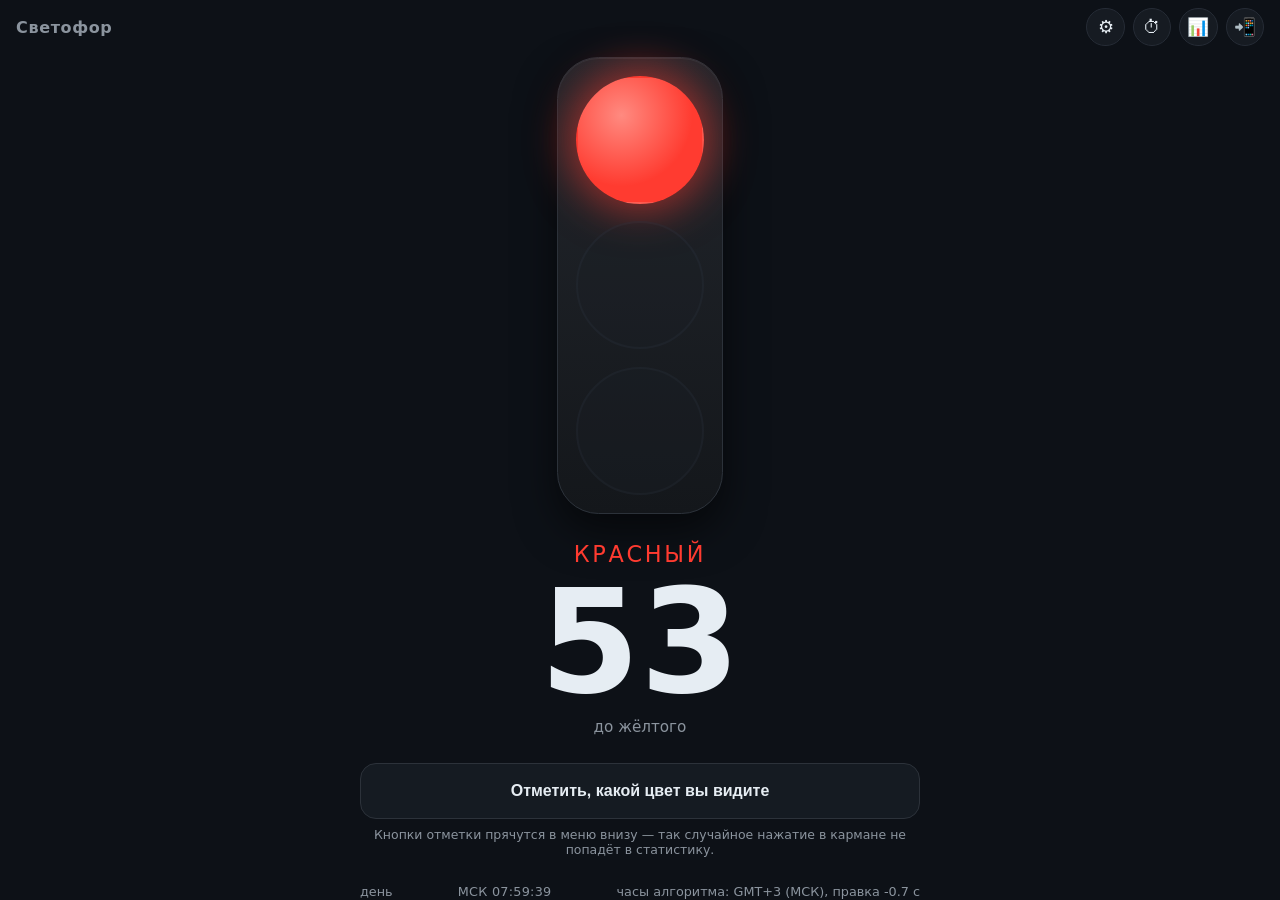
==== public/index.html @ 3f4bbc24 "Первый коммит: PWA «Светофор» с калибровкой по пяти светофорам Дневной и ночной циклы по московскому" ====
<!DOCTYPE html>
<html lang="ru">
<head>
  <meta charset="utf-8">
  <title>Светофор</title>
  <meta name="viewport" content="width=device-width, initial-scale=1, viewport-fit=cover">
  <meta name="description" content="Светофор с обратным отсчётом по московскому времени: дневной и ночной цикл, момент включения красного, настройка цикла по нажатиям у настоящего светофора и сбор статистики рассогласований.">
  <meta name="theme-color" content="#0d1117">
  <meta name="mobile-web-app-capable" content="yes">
  <meta name="apple-mobile-web-app-capable" content="yes">
  <meta name="apple-mobile-web-app-status-bar-style" content="black-translucent">
  <meta name="apple-mobile-web-app-title" content="Светофор">
  <!-- Ключ приёмника отметок. Совпадает с FEEDBACK_KEY на сервере; если ключ не
       задан, строку можно убрать. -->
  <meta name="feedback-key" content="">
  <link rel="manifest" href="manifest.webmanifest">
  <link rel="icon" type="image/svg+xml" href="assets/icons/icon.svg">
  <link rel="apple-touch-icon" href="assets/icons/apple-touch-icon.png">
  <link rel="stylesheet" href="css/style.css">
</head>
<body>
  <header class="topbar">
    <span class="brand">Светофор</span>
    <nav class="topnav">
      <button type="button" class="iconbtn" id="openSettings" title="Длительности цикла — по паролю владельца" aria-label="Настройки">⚙</button>
      <button type="button" class="iconbtn" id="openCalib" title="Калибровка по нажатиям — по паролю владельца" aria-label="Калибровка по нажатиям">⏱</button>
      <button type="button" class="iconbtn" id="openStats" title="Статистика и подстройка" aria-label="Статистика">📊</button>
      <a class="iconbtn" href="add-to-home.html" title="Добавить на главный экран">📲</a>
    </nav>
  </header>

  <main class="stage">
    <div class="light" id="light" role="img" aria-label="Красный сигнал">
      <span class="lamp" data-phase="red" aria-hidden="true"></span>
      <span class="lamp" data-phase="yellow" aria-hidden="true"></span>
      <span class="lamp" data-phase="green" aria-hidden="true"></span>
    </div>

    <section class="readout">
      <div class="phase-name" id="phaseName">Красный</div>
      <div class="timer" id="timer">120</div>
      <div class="hint" id="hint">до жёлтого</div>
    </section>

    <section class="answers" aria-label="Отметьте фактический цвет">
      <button type="button" class="mark" id="openAnswers">
        Отметить, какой цвет вы видите
      </button>
      <p class="answers-note">Кнопки отметки прячутся в меню внизу — так случайное нажатие в кармане не попадёт в статистику.</p>
    </section>

    <p class="calib-live" id="calibLive" hidden></p>

    <footer class="footnote">
      <span id="profileInfo">день</span>
      <span id="clockState" class="clock">МСК --:--:--</span>
      <span id="syncState">часы алгоритма: GMT+3 (МСК)</span>
    </footer>
  </main>

  <div class="scrim" id="scrim" hidden></div>

  <section class="panel" id="answers" hidden aria-label="Отметьте фактический цвет">
    <div class="panel-head">
      <h2>Какой цвет вы видите на самом светофоре?</h2>
      <button type="button" class="iconbtn" id="closeAnswers" aria-label="Закрыть">✕</button>
    </div>
    <div class="answer-row">
      <button type="button" class="answer answer-red" data-answer="red">Красный</button>
      <button type="button" class="answer answer-green" data-answer="green">Зелёный</button>
    </div>
    <p class="feedback" id="feedback" role="status" aria-live="polite"></p>
  </section>

  <section class="panel" id="owner" hidden aria-label="Доступ к настройкам">
    <div class="panel-head">
      <h2>Пароль владельца</h2>
      <button type="button" class="iconbtn" id="closeOwner" aria-label="Закрыть">✕</button>
    </div>
    <div class="panel-body">
      <p>Длительности фаз и ночной режим закрыты паролем: одна правка меняет цикл
        сразу на всех телефонах. На сервере хранится только проверка пароля —
        <code>server/config/admin.password</code> содержит его свёрток, сам пароль
        знает владелец (или его задаёт переменная окружения <code>ADMIN_PASSWORD</code>).</p>
      <label class="field field-wide">
        <span>Пароль</span>
        <input type="password" id="ownerPasswordInput" autocomplete="off" autocapitalize="off"
          spellcheck="false" placeholder="пароль владельца">
      </label>
      <p class="muted small">Пароль сохранится только в этом браузере: дальше «⚙» и «⏱» открываются
        одним нажатием, вводить его заново не нужно. На других устройствах настройки остаются закрытыми.
        Без пароля расписание правят по FTP в <code>server/config/settings.json</code> — страница подхватит правку сама.</p>
      <p class="feedback" id="ownerState" role="status" aria-live="polite"></p>
    </div>
    <div class="panel-actions">
      <button type="button" class="primary" id="unlockOwner">Разблокировать</button>
    </div>
  </section>

  <section class="panel" id="stats" hidden>
    <div class="panel-head">
      <h2>Статистика и подстройка</h2>
      <button type="button" class="iconbtn" id="closeStats" aria-label="Закрыть">✕</button>
    </div>
    <div class="panel-body" id="statsBody"></div>
    <div class="panel-actions">
      <button type="button" class="ghost" id="exportCsv">Мои отметки (CSV)</button>
      <button type="button" class="ghost" id="exportServer" hidden>Таблица сервера (CSV)</button>
      <button type="button" class="ghost" id="reloadSummary">Обновить сводку</button>
      <button type="button" class="danger" id="clearData">Очистить мои данные</button>
    </div>
  </section>

  <section class="panel" id="settings" hidden>
    <div class="panel-head">
      <h2>Настройки цикла</h2>
      <button type="button" class="iconbtn" id="closeSettings" aria-label="Закрыть">✕</button>
    </div>
    <div class="panel-body">
      <p class="scope" id="configScope"></p>
      <form id="settingsForm">
        <h3>Дневной цикл, секунд</h3>
        <div class="field-row">
          <label class="field"><span>Красный</span><input type="number" min="1" max="3600" step="1" name="dayRed" inputmode="numeric"></label>
          <label class="field"><span>Жёлтый</span><input type="number" min="1" max="60" step="1" name="dayYellow" inputmode="numeric"></label>
          <label class="field"><span>Зелёный</span><input type="number" min="1" max="3600" step="1" name="dayGreen" inputmode="numeric"></label>
        </div>
        <div class="field-row">
          <label class="field field-wide"><span>Красный включается в, МСК</span>
            <input type="text" name="dayPhaseStart" inputmode="numeric" autocomplete="off"
              pattern="\d{1,2}:\d{2}(:\d{2})?" placeholder="чч:мм:сс">
          </label>
        </div>
        <p class="muted small">Момент, когда по расписанию загорается красный. Цикл непрерывен:
          жёлтый идёт через красный, зелёный — через красный и жёлтый, следующий красный — через весь цикл.</p>

        <h3 class="switch-row">
          <label class="switch"><input type="checkbox" name="nightEnabled"><span>Ночной режим</span></label>
        </h3>
        <div class="field-row">
          <label class="field"><span>Начало, МСК</span><input type="time" name="nightStart"></label>
          <label class="field"><span>Конец, МСК</span><input type="time" name="nightEnd"></label>
        </div>
        <div class="field-row">
          <label class="field field-wide"><span>Ночью</span>
            <select name="nightMode">
              <option value="flashing">Мигающий жёлтый</option>
              <option value="cycle">Отдельный цикл</option>
            </select>
          </label>
        </div>
        <div class="field-row" id="nightCycleFields" hidden>
          <label class="field"><span>Красный</span><input type="number" min="1" max="3600" step="1" name="nightRed" inputmode="numeric"></label>
          <label class="field"><span>Жёлтый</span><input type="number" min="1" max="60" step="1" name="nightYellow" inputmode="numeric"></label>
          <label class="field"><span>Зелёный</span><input type="number" min="1" max="3600" step="1" name="nightGreen" inputmode="numeric"></label>
        </div>
        <div class="field-row" id="nightPhaseField" hidden>
          <label class="field"><span>Красный включается в, МСК</span>
            <input type="text" name="nightPhaseStart" inputmode="numeric" autocomplete="off"
              pattern="\d{1,2}:\d{2}(:\d{2})?" placeholder="чч:мм:сс">
          </label>
        </div>

        <p class="muted small">Время — московское (GMT+3), на любом телефоне. Без якоря дневной цикл
          стартует с красного сразу после ночного окна (а если ночи нет — в полночь), ночной — в начало
          ночного окна; свой «Красный включается в» переключает это на конкретный момент. Отметки
          наблюдателей при правке не перезаписываются: они привязаны к своему моменту времени.</p>
      </form>
    </div>
    <div class="panel-actions">
      <button type="button" class="primary" id="applySettings">Сохранить на сервере</button>
      <button type="button" class="ghost" id="startCalib" hidden>Настроить по нажатиям</button>
      <button type="button" class="ghost" id="resetSettings">Исходные 120 / 3 / 25</button>
      <button type="button" class="ghost" id="lockOwner" hidden>Закрыть доступ в этом браузере</button>
    </div>
  </section>

  <section class="panel" id="calib" hidden aria-label="Калибровка цикла по нажатиям">
    <div class="panel-head">
      <h2>Настройка циклов по нажатиям</h2>
      <button type="button" class="iconbtn" id="closeCalib" aria-label="Закрыть">✕</button>
    </div>
    <div class="panel-body">
      <p class="scope" id="calibScope"></p>
      <p>Встаньте у настоящего светофора. На экране пять светофоров — по одному на цикл:
        нажимайте ту лампу, которая включилась, время по МСК запишется рядом с ней.
        После пятого зелёного один лишний красный замыкает пятый цикл.</p>
      <div class="calib-targets" id="calibTargets" role="group" aria-label="Какой цикл настраиваем">
        <button type="button" class="calib-target" data-target="day" aria-pressed="false">
          Дневной<small>0 меток</small></button>
        <button type="button" class="calib-target" data-target="night" aria-pressed="false">
          Ночной<small>0 меток</small></button>
      </div>
      <p class="calib-next" id="calibNext">Первое нажатие — включился красный</p>
      <div class="calib-lights" id="calibLights" aria-label="Пять светофоров для пяти циклов"></div>
      <p class="muted small">Меню можно свернуть (✕ или тап по фону) и нажимать прямо по
        сигналу на экране: он засчитает тот цвет, который страница ждёт следующим.
        Экран во время настройки повторяет ваши нажатия, а не старое расписание;
        «Отменить последнее» убирает промах.</p>
      <div class="calib-log" id="calibLog"></div>
      <div class="calib-preview" id="calibPreview"></div>
    </div>
    <div class="panel-actions">
      <button type="button" class="primary" id="finishCalib" disabled>Закончить и сохранить</button>
      <button type="button" class="ghost" id="undoCalib" disabled>Отменить последнее</button>
      <button type="button" class="ghost" id="restartCalib" disabled>Начать заново</button>
      <button type="button" class="ghost" id="cancelCalib">Прервать настройку</button>
    </div>
  </section>

  <script src="js/schedule.js" defer></script>
  <script src="js/feedback.js" defer></script>
  <script src="js/app.js" defer></script>
</body>
</html>
---- public/css/style.css ----
:root {
  --bg: #0d1117;
  --panel: #161b22;
  --text: #e6edf3;
  --muted: #8b949e;
  --red: #ff3b30;
  --yellow: #ffcc00;
  --green: #34c759;
  --safe-top: env(safe-area-inset-top, 0px);
  --safe-bottom: env(safe-area-inset-bottom, 0px);
}

* { box-sizing: border-box; }

html, body {
  margin: 0;
  height: 100%;
  background: var(--bg);
  color: var(--text);
  font-family: system-ui, -apple-system, "Segoe UI", Roboto, sans-serif;
  -webkit-text-size-adjust: 100%;
}

body { overflow: hidden; }

.topbar {
  position: fixed;
  inset: 0 0 auto 0;
  display: flex;
  align-items: center;
  justify-content: space-between;
  padding: calc(var(--safe-top) + .5rem) 1rem .5rem;
  z-index: 5;
}

.brand { font-weight: 600; letter-spacing: .04em; color: var(--muted); }
.topnav { display: flex; gap: .5rem; }

.iconbtn {
  display: grid;
  place-items: center;
  width: 2.4rem;
  height: 2.4rem;
  border-radius: 50%;
  border: 1px solid #262c36;
  background: var(--panel);
  color: var(--text);
  font-size: 1.1rem;
  text-decoration: none;
  cursor: pointer;
  -webkit-tap-highlight-color: transparent;
}

.stage {
  height: 100%;
  display: flex;
  flex-direction: column;
  align-items: center;
  justify-content: center;
  gap: clamp(1rem, 3vh, 2rem);
  padding: 4.5rem 1rem calc(var(--safe-bottom) + 1rem);
}

/* ---- сам светофор ---- */

.light {
  display: flex;
  flex-direction: column;
  gap: clamp(.6rem, 2vh, 1.1rem);
  padding: clamp(.7rem, 2vh, 1.2rem);
  border-radius: clamp(1.6rem, 5vh, 2.6rem);
  background: linear-gradient(#22262c, #14171b);
  border: 1px solid #2c323a;
  box-shadow: 0 18px 40px rgba(0, 0, 0, .55), inset 0 1px 0 rgba(255, 255, 255, .06);
}

.lamp {
  --size: clamp(64px, 16vh, 128px);
  width: var(--size);
  height: var(--size);
  border-radius: 50%;
  background: #1b2027;
  border: 2px solid #2b3340;
  opacity: .3;
  transition: opacity .18s ease, box-shadow .18s ease, background .18s ease;
}

body.is-red .lamp[data-phase="red"],
body.is-yellow .lamp[data-phase="yellow"],
body.is-green .lamp[data-phase="green"] {
  opacity: 1;
  border-color: transparent;
}

body.is-red .lamp[data-phase="red"] {
  background: radial-gradient(circle at 35% 30%, #ff8a80, var(--red) 60%);
  box-shadow: 0 0 40px 8px rgba(255, 59, 48, .55);
}

body.is-yellow .lamp[data-phase="yellow"] {
  background: radial-gradient(circle at 35% 30%, #ffe680, var(--yellow) 60%);
  box-shadow: 0 0 40px 8px rgba(255, 204, 0, .5);
}

body.is-green .lamp[data-phase="green"] {
  background: radial-gradient(circle at 35% 30%, #86efac, var(--green) 60%);
  box-shadow: 0 0 40px 8px rgba(52, 199, 89, .5);
}

/* ---- отсчёт ---- */

.readout { text-align: center; }

.phase-name {
  font-size: clamp(1rem, 3.2vh, 1.4rem);
  letter-spacing: .12em;
  text-transform: uppercase;
  color: var(--muted);
}

body.is-red .phase-name { color: var(--red); }
body.is-yellow .phase-name { color: var(--yellow); }
body.is-green .phase-name { color: var(--green); }

.timer {
  font-size: clamp(4rem, 18vh, 9rem);
  font-weight: 700;
  font-variant-numeric: tabular-nums;
  line-height: 1.05;
}

.timer.warn { color: var(--yellow); }
.timer.critical { color: var(--red); animation: pulse 1s ease-in-out infinite; }

@keyframes pulse {
  50% { opacity: .45; }
}

.hint { color: var(--muted); font-size: .95rem; }

/* ---- кнопка отметки и её нижнее меню ---- */

.answers { width: min(560px, 100%); text-align: center; }

.mark {
  width: 100%;
  min-height: 56px;
  padding: .7rem 1rem;
  border: 1px solid #2c323a;
  border-radius: 16px;
  background: #151b22;
  color: var(--text);
  font-size: 1rem;
  font-weight: 600;
  cursor: pointer;
  -webkit-tap-highlight-color: transparent;
  transition: transform .08s ease, background .15s ease;
}

.mark:active { transform: scale(.99); background: #1b222b; }

.answers-note {
  margin: .5rem 0 0;
  font-size: .78rem;
  color: var(--muted);
}

#answers .answer-row { margin-top: .25rem; }

.scrim {
  position: fixed;
  inset: 0;
  background: rgba(3, 6, 10, .62);
  backdrop-filter: blur(1px);
  z-index: 9;
}

.scrim[hidden] { display: none; }

.answer-row { display: flex; gap: .75rem; }

.answer {
  flex: 1;
  min-height: 64px;
  font-size: 1.15rem;
  font-weight: 600;
  color: #fff;
  border: 0;
  border-radius: 16px;
  cursor: pointer;
  -webkit-tap-highlight-color: transparent;
  transition: transform .08s ease, filter .15s ease;
}

.answer:active { transform: scale(.97); }
.answer-red { background: linear-gradient(#ff5a50, #d81f14); }
.answer-green { background: linear-gradient(#4ad06e, #1e9440); }
.answer-yellow { background: linear-gradient(#ffd34e, #d99a12); color: #2b2105; }
.answer[disabled] { filter: grayscale(.7) brightness(.6); cursor: default; }

/* ---- калибровка по нажатиям ---- */

.light.is-tappable { cursor: pointer; -webkit-tap-highlight-color: transparent; }
.light.is-tappable:active { transform: scale(.99); }

.calib-live {
  margin: 0;
  padding: .4rem .8rem;
  border-radius: 999px;
  border: 1px solid #d99a12;
  background: #241c07;
  color: #ffd34e;
  font-size: .85rem;
  font-weight: 600;
  text-align: center;
}

.calib-live[hidden] { display: none; }

.calib-next {
  margin: .25rem 0 .6rem;
  padding: .55rem .75rem;
  border-radius: 12px;
  background: #1b2027;
  border: 1px solid #2c323a;
  font-size: 1rem;
  font-weight: 600;
}

.calib-log { margin-top: .75rem; font-size: .82rem; color: var(--muted); }
.calib-log .cycle-row { display: flex; justify-content: space-between; gap: .75rem; padding: .14rem 0; }
.calib-log .cycle-row b { color: var(--text); font-weight: 600; font-variant-numeric: tabular-nums; }
.calib-log .cycle-head { padding-bottom: .25rem; border-bottom: 1px solid #22282f; }
.calib-log .cycle-head b { color: var(--muted); font-weight: 400; font-size: .75rem; }

/* Пять светофоров-циклов: лампа — кнопка, под ней время нажатия по МСК */

.calib-targets { display: flex; gap: .4rem; margin: 0 0 .6rem; }

.calib-target {
  flex: 1;
  padding: .4rem .5rem;
  border: 1px solid #2c323a;
  border-radius: 10px;
  background: #11161c;
  color: var(--muted);
  font-size: .9rem;
  font-weight: 600;
  text-align: left;
  cursor: pointer;
  -webkit-tap-highlight-color: transparent;
}

.calib-target small { display: block; font-size: .72rem; font-weight: 400; }
.calib-target.is-active { border-color: #2f81f7; background: #10202b; color: var(--text); }

.calib-lights { display: flex; gap: .3rem; }

.calib-light {
  flex: 1;
  min-width: 0;
  display: flex;
  flex-direction: column;
  align-items: center;
  gap: .15rem;
  padding: .35rem .15rem;
  border: 1px solid #262c36;
  border-radius: 12px;
  background: #10151b;
}

.calib-light.is-full { border-color: #2a5c37; }

.calib-light-no { font-size: .7rem; color: var(--muted); font-variant-numeric: tabular-nums; }

.mini-lamp {
  width: 100%;
  display: flex;
  flex-direction: column;
  align-items: center;
  gap: .05rem;
  padding: .1rem 0;
  border: 0;
  border-radius: 8px;
  background: transparent;
  cursor: pointer;
  -webkit-tap-highlight-color: transparent;
}

.mini-lamp .dot {
  width: 24px;
  height: 24px;
  border-radius: 50%;
  background: #1b2027;
  border: 2px solid #2b3340;
  opacity: .5;
  transition: opacity .15s ease, box-shadow .15s ease, background .15s ease;
}

.mini-lamp .time {
  font-size: .6rem;
  line-height: 1.15;
  color: var(--muted);
  font-variant-numeric: tabular-nums;
}

.mini-lamp.is-filled .time { color: var(--text); }
.mini-lamp.is-filled .dot { opacity: 1; border-color: transparent; }
.mini-lamp.mini-red.is-filled .dot { background: radial-gradient(circle at 35% 30%, #ff8a80, var(--red) 60%); }
.mini-lamp.mini-yellow.is-filled .dot { background: radial-gradient(circle at 35% 30%, #ffe680, var(--yellow) 60%); }
.mini-lamp.mini-green.is-filled .dot { background: radial-gradient(circle at 35% 30%, #86efac, var(--green) 60%); }

.mini-lamp.is-next .dot {
  outline: 2px solid var(--yellow);
  outline-offset: 2px;
  animation: pulse 1.2s ease-in-out infinite;
}

@media (hover: hover) { .mini-lamp:hover .dot { opacity: .85; } }

.calib-preview {
  margin-top: .6rem;
  padding: .6rem .75rem;
  border-radius: 12px;
  border-left: 3px solid var(--green);
  background: #171c22;
  font-size: .95rem;
}

.calib-preview.empty { border-left-color: #2c323a; color: var(--muted); }

.feedback {
  min-height: 1.3rem;
  margin: .6rem 0 0;
  font-size: .9rem;
  color: var(--muted);
}

.feedback.match { color: var(--green); }
.feedback.mismatch { color: var(--yellow); }

.footnote {
  display: flex;
  flex-wrap: wrap;
  gap: .35rem 1rem;
  justify-content: space-between;
  width: min(560px, 100%);
  font-size: .8rem;
  color: var(--muted);
}

/* московские часы алгоритма: цифры не должны «плясать» между секундами */
.footnote .clock {
  font-variant-numeric: tabular-nums;
  letter-spacing: .02em;
}

/* ---- панель статистики ---- */

.panel {
  position: fixed;
  inset: auto 0 0 0;
  max-height: 82vh;
  display: flex;
  flex-direction: column;
  background: var(--panel);
  border-top: 1px solid #2c323a;
  border-radius: 20px 20px 0 0;
  padding: 1rem 1rem calc(var(--safe-bottom) + 1rem);
  box-shadow: 0 -20px 50px rgba(0, 0, 0, .55);
  z-index: 10;
  overflow: hidden;
  animation: sheet-up .18s ease-out;
}

@keyframes sheet-up {
  from { transform: translateY(24px); opacity: 0; }
  to { transform: translateY(0); opacity: 1; }
}

.scope {
  margin: 0 0 .75rem;
  padding: .55rem .7rem;
  border-left: 3px solid #2f81f7;
  border-radius: 0 10px 10px 0;
  background: #11161c;
  font-size: .8rem;
  color: var(--text);
}

.scope.warn { border-left-color: var(--yellow); }

.panel[hidden] { display: none; }

.panel-head {
  display: flex;
  align-items: center;
  justify-content: space-between;
  margin-bottom: .5rem;
}

.panel-head h2 { margin: 0; font-size: 1.05rem; }

.panel-body {
  overflow-y: auto;
  -webkit-overflow-scrolling: touch;
  font-size: .9rem;
}

.panel-body h3 {
  margin: 1rem 0 .4rem;
  font-size: .85rem;
  text-transform: uppercase;
  letter-spacing: .08em;
  color: var(--muted);
}

.panel-body p { margin: .35rem 0; color: var(--muted); }

table { width: 100%; border-collapse: collapse; font-variant-numeric: tabular-nums; }

th, td {
  padding: .35rem .4rem;
  text-align: right;
  border-bottom: 1px solid #22282f;
}

th:first-child, td:first-child { text-align: left; }
th { color: var(--muted); font-weight: 500; font-size: .8rem; }

.suggestion {
  display: flex;
  align-items: center;
  justify-content: space-between;
  gap: .6rem;
  padding: .6rem;
  margin: .4rem 0;
  border: 1px solid #2c323a;
  border-radius: 12px;
  background: #11161c;
}

.suggestion strong { color: var(--text); }

button.apply {
  padding: .4rem .7rem;
  border: 0;
  border-radius: 9px;
  background: var(--green);
  color: #04150a;
  font-weight: 600;
  cursor: pointer;
}

button.apply.applied { background: #2c323a; color: var(--muted); }

.panel-actions {
  display: flex;
  gap: .5rem;
  flex-wrap: wrap;
  margin-top: .8rem;
}

.ghost, .danger {
  flex: 1;
  min-width: 120px;
  padding: .6rem .7rem;
  border-radius: 10px;
  border: 1px solid #2c323a;
  background: #11161c;
  color: var(--text);
  font-size: .85rem;
  cursor: pointer;
}

.danger { border-color: #6e2b25; color: #ff9a90; }

/* ---- страница-инструкция ---- */

.doc {
  display: block;
  height: auto;
  overflow: auto;
}

.doc main {
  max-width: 640px;
  margin: 0 auto;
  padding: 4rem 1.25rem calc(var(--safe-bottom) + 3rem);
}

.doc h1 { font-size: 1.5rem; }
.doc h2 { font-size: 1.1rem; margin-top: 2rem; }
.doc ol { padding-left: 1.25rem; line-height: 1.7; color: var(--text); }
.doc .muted { color: var(--muted); }
.doc .linkbox {
  display: flex;
  gap: .5rem;
  align-items: center;
  margin: .6rem 0 1rem;
  padding: .6rem .7rem;
  border: 1px dashed #2c323a;
  border-radius: 12px;
  word-break: break-all;
  font-size: .85rem;
  color: var(--muted);
}
.doc .back { color: var(--green); text-decoration: none; font-weight: 600; }

/* ---- мигающий жёлтый (ночной режим) ---- */

@keyframes blink {
  0%, 49% { opacity: 1; box-shadow: 0 0 34px 6px rgba(255, 204, 0, .5); }
  50%, 100% { opacity: .22; box-shadow: none; }
}

body.is-flashing .lamp[data-phase="yellow"] {
  opacity: 1;
  border-color: transparent;
  background: radial-gradient(circle at 35% 30%, #ffe680, var(--yellow) 60%);
  animation: blink 1s steps(1, end) infinite;
}

/* ---- ручные настройки ---- */

.field-row {
  display: flex;
  gap: .5rem;
  margin: .5rem 0;
}

.field {
  flex: 1;
  display: flex;
  flex-direction: column;
  gap: .25rem;
  font-size: .8rem;
  color: var(--muted);
}

.field-wide { flex: 1 1 100%; }

.field input, .field select {
  min-height: 44px;
  padding: .4rem .6rem;
  border-radius: 10px;
  border: 1px solid #2c323a;
  background: #0f141a;
  color: var(--text);
  font-size: 1rem;
  font-variant-numeric: tabular-nums;
}

.field input:focus, .field select:focus {
  outline: 2px solid #2f81f7;
  border-color: transparent;
}

.switch {
  display: flex;
  align-items: center;
  gap: .5rem;
  font-size: .85rem;
  color: var(--text);
  cursor: pointer;
}

.switch input { width: 1.2rem; height: 1.2rem; accent-color: var(--green); }

button.primary {
  flex: 1;
  min-width: 120px;
  padding: .6rem .7rem;
  border: 0;
  border-radius: 10px;
  background: var(--green);
  color: #04150a;
  font-size: .9rem;
  font-weight: 600;
  cursor: pointer;
}

.small { font-size: .8rem; }

.muted { color: var(--muted); }

@media (prefers-reduced-motion: reduce) {
  * { animation: none !important; transition: none !important; }
  body.is-flashing .lamp[data-phase="yellow"] { opacity: 1; }
}
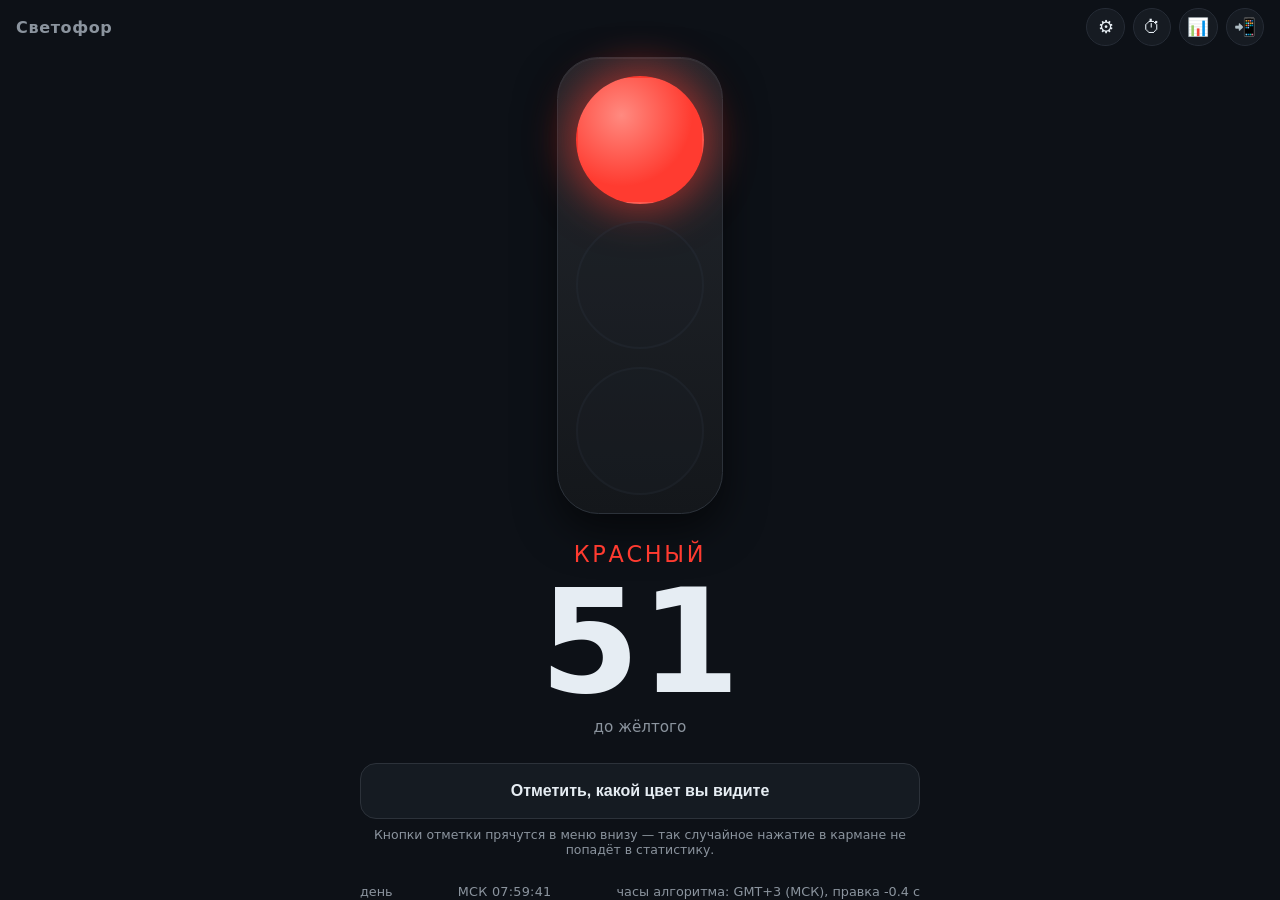
==== commit e8ff33e9: "Пароль владельца: вход в панели без сервера, свёртки вне репозитория" ====
--- a/public/index.html
+++ b/public/index.html
@@ -72,31 +72,6 @@
     <p class="feedback" id="feedback" role="status" aria-live="polite"></p>
   </section>
 
-  <section class="panel" id="owner" hidden aria-label="Доступ к настройкам">
-    <div class="panel-head">
-      <h2>Пароль владельца</h2>
-      <button type="button" class="iconbtn" id="closeOwner" aria-label="Закрыть">✕</button>
-    </div>
-    <div class="panel-body">
-      <p>Длительности фаз и ночной режим закрыты паролем: одна правка меняет цикл
-        сразу на всех телефонах. На сервере хранится только проверка пароля —
-        <code>server/config/admin.password</code> содержит его свёрток, сам пароль
-        знает владелец (или его задаёт переменная окружения <code>ADMIN_PASSWORD</code>).</p>
-      <label class="field field-wide">
-        <span>Пароль</span>
-        <input type="password" id="ownerPasswordInput" autocomplete="off" autocapitalize="off"
-          spellcheck="false" placeholder="пароль владельца">
-      </label>
-      <p class="muted small">Пароль сохранится только в этом браузере: дальше «⚙» и «⏱» открываются
-        одним нажатием, вводить его заново не нужно. На других устройствах настройки остаются закрытыми.
-        Без пароля расписание правят по FTP в <code>server/config/settings.json</code> — страница подхватит правку сама.</p>
-      <p class="feedback" id="ownerState" role="status" aria-live="polite"></p>
-    </div>
-    <div class="panel-actions">
-      <button type="button" class="primary" id="unlockOwner">Разблокировать</button>
-    </div>
-  </section>
-
   <section class="panel" id="stats" hidden>
     <div class="panel-head">
       <h2>Статистика и подстройка</h2>
@@ -118,6 +93,12 @@
     </div>
     <div class="panel-body">
       <p class="scope" id="configScope"></p>
+      <div class="unlock-row" id="settingsUnlock" hidden>
+        <input type="password" id="settingsPassword" autocomplete="off" autocapitalize="off"
+          spellcheck="false" placeholder="пароль владельца" aria-label="Пароль владельца">
+        <button type="button" class="primary" id="settingsUnlockBtn">Открыть</button>
+        <p class="feedback" id="settingsUnlockState" role="status" aria-live="polite"></p>
+      </div>
       <form id="settingsForm">
         <h3>Дневной цикл, секунд</h3>
         <div class="field-row">
@@ -166,6 +147,7 @@
           ночного окна; свой «Красный включается в» переключает это на конкретный момент. Отметки
           наблюдателей при правке не перезаписываются: они привязаны к своему моменту времени.</p>
       </form>
+      <p class="feedback" id="settingsSaveState" role="status" aria-live="polite"></p>
     </div>
     <div class="panel-actions">
       <button type="button" class="primary" id="applySettings">Сохранить на сервере</button>
@@ -182,6 +164,12 @@
     </div>
     <div class="panel-body">
       <p class="scope" id="calibScope"></p>
+      <div class="unlock-row" id="calibUnlock" hidden>
+        <input type="password" id="calibPassword" autocomplete="off" autocapitalize="off"
+          spellcheck="false" placeholder="пароль владельца" aria-label="Пароль владельца">
+        <button type="button" class="primary" id="calibUnlockBtn">Открыть</button>
+        <p class="feedback" id="calibUnlockState" role="status" aria-live="polite"></p>
+      </div>
       <p>Встаньте у настоящего светофора. На экране пять светофоров — по одному на цикл:
         нажимайте ту лампу, которая включилась, время по МСК запишется рядом с ней.
         После пятого зелёного один лишний красный замыкает пятый цикл.</p>
@@ -199,6 +187,7 @@
         «Отменить последнее» убирает промах.</p>
       <div class="calib-log" id="calibLog"></div>
       <div class="calib-preview" id="calibPreview"></div>
+      <p class="feedback" id="calibSaveState" role="status" aria-live="polite"></p>
     </div>
     <div class="panel-actions">
       <button type="button" class="primary" id="finishCalib" disabled>Закончить и сохранить</button>
@@ -208,6 +197,8 @@
     </div>
   </section>
 
+  <!-- свёрток пароля этой установки; файла может не быть — тогда вход идёт через сервер -->
+  <script src="js/owner-key.js" defer></script>
   <script src="js/schedule.js" defer></script>
   <script src="js/feedback.js" defer></script>
   <script src="js/app.js" defer></script>
--- a/public/css/style.css
+++ b/public/css/style.css
@@ -556,6 +556,42 @@
   border-color: transparent;
 }
 
+/* Вход прямо в панели: одно поле и кнопка, без отдельного окна. */
+.unlock-row {
+  display: flex;
+  flex-wrap: wrap;
+  align-items: center;
+  gap: .5rem;
+  margin: .4rem 0 .75rem;
+}
+
+.unlock-row input {
+  flex: 1 1 160px;
+  min-height: 44px;
+  padding: .4rem .6rem;
+  border-radius: 10px;
+  border: 1px solid #2c323a;
+  background: #0f141a;
+  color: var(--text);
+  font-size: 1rem;
+}
+
+.unlock-row input:focus {
+  outline: 2px solid #2f81f7;
+  border-color: transparent;
+}
+
+.unlock-row button.primary {
+  flex: 0 0 auto;
+  min-width: 96px;
+}
+
+.unlock-row .feedback {
+  flex: 1 1 100%;
+  min-height: 0;
+  margin: 0;
+}
+
 .switch {
   display: flex;
   align-items: center;
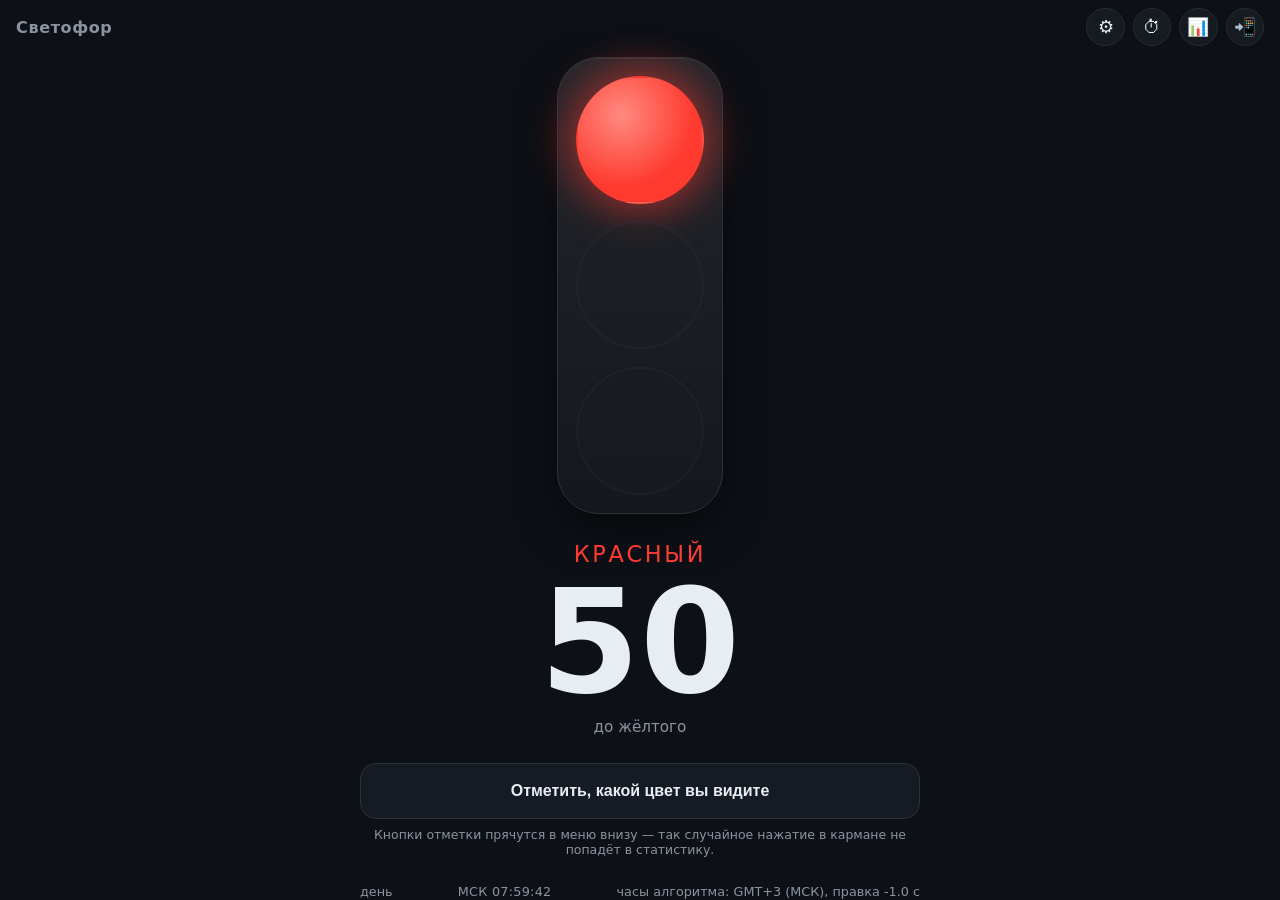
==== commit 674e4de9: "Убрать пароль владельца: запись цикла и выгрузка открыты Пароля больше нет ни на сервере, ни в стран" ====
--- a/public/index.html
+++ b/public/index.html
@@ -22,8 +22,8 @@
   <header class="topbar">
     <span class="brand">Светофор</span>
     <nav class="topnav">
-      <button type="button" class="iconbtn" id="openSettings" title="Длительности цикла — по паролю владельца" aria-label="Настройки">⚙</button>
-      <button type="button" class="iconbtn" id="openCalib" title="Калибровка по нажатиям — по паролю владельца" aria-label="Калибровка по нажатиям">⏱</button>
+      <button type="button" class="iconbtn" id="openSettings" title="Длительности цикла" aria-label="Настройки">⚙</button>
+      <button type="button" class="iconbtn" id="openCalib" title="Калибровка по нажатиям" aria-label="Калибровка по нажатиям">⏱</button>
       <button type="button" class="iconbtn" id="openStats" title="Статистика и подстройка" aria-label="Статистика">📊</button>
       <a class="iconbtn" href="add-to-home.html" title="Добавить на главный экран">📲</a>
     </nav>
@@ -93,12 +93,6 @@
     </div>
     <div class="panel-body">
       <p class="scope" id="configScope"></p>
-      <div class="unlock-row" id="settingsUnlock" hidden>
-        <input type="password" id="settingsPassword" autocomplete="off" autocapitalize="off"
-          spellcheck="false" placeholder="пароль владельца" aria-label="Пароль владельца">
-        <button type="button" class="primary" id="settingsUnlockBtn">Открыть</button>
-        <p class="feedback" id="settingsUnlockState" role="status" aria-live="polite"></p>
-      </div>
       <form id="settingsForm">
         <h3>Дневной цикл, секунд</h3>
         <div class="field-row">
@@ -153,7 +147,6 @@
       <button type="button" class="primary" id="applySettings">Сохранить на сервере</button>
       <button type="button" class="ghost" id="startCalib" hidden>Настроить по нажатиям</button>
       <button type="button" class="ghost" id="resetSettings">Исходные 120 / 3 / 25</button>
-      <button type="button" class="ghost" id="lockOwner" hidden>Закрыть доступ в этом браузере</button>
     </div>
   </section>
 
@@ -164,12 +157,6 @@
     </div>
     <div class="panel-body">
       <p class="scope" id="calibScope"></p>
-      <div class="unlock-row" id="calibUnlock" hidden>
-        <input type="password" id="calibPassword" autocomplete="off" autocapitalize="off"
-          spellcheck="false" placeholder="пароль владельца" aria-label="Пароль владельца">
-        <button type="button" class="primary" id="calibUnlockBtn">Открыть</button>
-        <p class="feedback" id="calibUnlockState" role="status" aria-live="polite"></p>
-      </div>
       <p>Встаньте у настоящего светофора. На экране пять светофоров — по одному на цикл:
         нажимайте ту лампу, которая включилась, время по МСК запишется рядом с ней.
         После пятого зелёного один лишний красный замыкает пятый цикл.</p>
@@ -197,8 +184,6 @@
     </div>
   </section>
 
-  <!-- свёрток пароля этой установки; файла может не быть — тогда вход идёт через сервер -->
-  <script src="js/owner-key.js" defer></script>
   <script src="js/schedule.js" defer></script>
   <script src="js/feedback.js" defer></script>
   <script src="js/app.js" defer></script>
--- a/public/css/style.css
+++ b/public/css/style.css
@@ -556,42 +556,6 @@
   border-color: transparent;
 }
 
-/* Вход прямо в панели: одно поле и кнопка, без отдельного окна. */
-.unlock-row {
-  display: flex;
-  flex-wrap: wrap;
-  align-items: center;
-  gap: .5rem;
-  margin: .4rem 0 .75rem;
-}
-
-.unlock-row input {
-  flex: 1 1 160px;
-  min-height: 44px;
-  padding: .4rem .6rem;
-  border-radius: 10px;
-  border: 1px solid #2c323a;
-  background: #0f141a;
-  color: var(--text);
-  font-size: 1rem;
-}
-
-.unlock-row input:focus {
-  outline: 2px solid #2f81f7;
-  border-color: transparent;
-}
-
-.unlock-row button.primary {
-  flex: 0 0 auto;
-  min-width: 96px;
-}
-
-.unlock-row .feedback {
-  flex: 1 1 100%;
-  min-height: 0;
-  margin: 0;
-}
-
 .switch {
   display: flex;
   align-items: center;
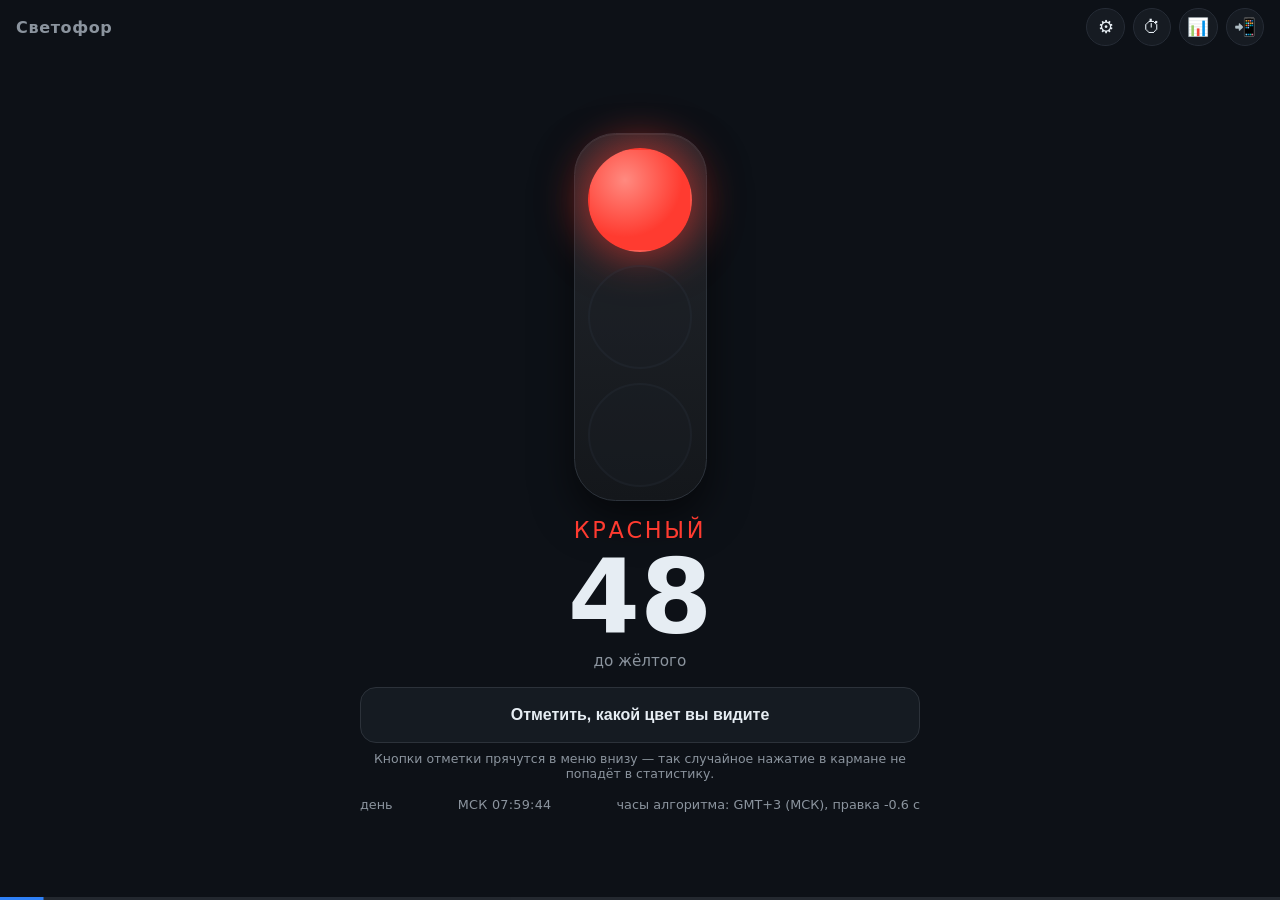
==== commit 8209f412: "Кнопки шапки в одну строку, светофор по центру, автообновление страницы Вертикальная колонка кнопок " ====
--- a/public/index.html
+++ b/public/index.html
@@ -57,6 +57,11 @@
       <span id="syncState">часы алгоритма: GMT+3 (МСК)</span>
     </footer>
   </main>
+
+  <!-- Линия внизу: сколько осталось до перезагрузки страницы (30 с). -->
+  <div class="refreshline" id="refreshLine" hidden aria-hidden="true">
+    <span class="refreshline-fill" id="refreshLineFill"></span>
+  </div>
 
   <div class="scrim" id="scrim" hidden></div>
 
--- a/public/css/style.css
+++ b/public/css/style.css
@@ -31,7 +31,11 @@
   justify-content: space-between;
   padding: calc(var(--safe-top) + .5rem) 1rem .5rem;
   z-index: 5;
-}
+  /* Шапка прозрачна: пропускаем нажатия к лампе, а кнопки остаются кликабельными. */
+  pointer-events: none;
+}
+
+.topnav { pointer-events: auto; }
 
 .brand { font-weight: 600; letter-spacing: .04em; color: var(--muted); }
 .topnav { display: flex; gap: .5rem; }
@@ -53,13 +57,24 @@
 
 .stage {
   height: 100%;
+  overflow-y: auto;
+  /* Полосу прокрутки не показываем: она сдвигала бы светофор от центра. */
+  scrollbar-width: none;
+  -webkit-overflow-scrolling: touch;
   display: flex;
   flex-direction: column;
   align-items: center;
-  justify-content: center;
+  justify-content: flex-start;
   gap: clamp(1rem, 3vh, 2rem);
-  padding: 4.5rem 1rem calc(var(--safe-bottom) + 1rem);
-}
+  padding: calc(var(--safe-top) + 3.8rem) 1rem calc(var(--safe-bottom) + 1rem);
+}
+
+/* Свободное место делится между верхом светофора и низом подписи: на высоком
+   экране всё стоит по центру, а на телефоне, где контент выше окна, блок
+   начинается под шапкой и прокручивается, вместо того чтобы уезжать под неё
+   и обрезать верхний красный. */
+.light { margin-top: auto; }
+.footnote { margin-bottom: auto; }
 
 /* ---- сам светофор ---- */
 
@@ -355,6 +370,31 @@
   letter-spacing: .02em;
 }
 
+/* ---- линия до следующего обновления страницы ---- */
+
+.refreshline {
+  position: fixed;
+  inset: auto 0 var(--safe-bottom) 0;
+  height: 3px;
+  background: rgba(139, 148, 158, .18);
+  overflow: hidden;
+  z-index: 6;
+}
+
+.refreshline[hidden] { display: none; }
+
+.refreshline-fill {
+  display: block;
+  height: 100%;
+  transform-origin: 0 50%;
+  transform: scaleX(0);
+  background: #2f81f7;
+}
+
+/* Открыта панель или идёт настройка по нажатиям: перезагрузка ждёт,
+   поэтому линия замирает полной и становится жёлтой. */
+.refreshline.is-held .refreshline-fill { background: var(--yellow); }
+
 /* ---- панель статистики ---- */
 
 .panel {
@@ -584,6 +624,36 @@
 
 .muted { color: var(--muted); }
 
+/* ---- узкий экран: шапка остаётся одной строкой и помещается в 320 px ---- */
+
+@media (max-width: 400px) {
+  .topbar { padding-left: .75rem; padding-right: .75rem; }
+  .topnav { gap: .35rem; }
+  .iconbtn { width: 2.2rem; height: 2.2rem; font-size: 1rem; }
+  .brand { font-size: .95rem; }
+}
+
+/* ---- низкий экран: светофор мельче, чтобы красный не уходил за верх ---- */
+
+@media (max-height: 940px) {
+  .lamp { --size: clamp(56px, 12vh, 104px); }
+  .light { gap: clamp(.45rem, 1.5vh, .9rem); padding: clamp(.5rem, 1.5vh, .9rem); }
+  .timer { font-size: clamp(3.2rem, 14vh, 6.5rem); }
+  .stage { gap: clamp(.6rem, 1.8vh, 1.2rem); }
+}
+
+/* телефон в браузере с адресной строкой: окно ниже, поэтому ужимаем всё,
+   чтобы столбик целиком влез и остался по центру, а не уехал вверх */
+@media (max-height: 700px) {
+  .lamp { --size: clamp(44px, 9.5vh, 74px); }
+  .light { gap: .35rem; padding: .45rem; }
+  .timer { font-size: clamp(2.6rem, 11vh, 4.6rem); }
+  .answers-note { display: none; }
+  .stage { gap: .5rem; padding-top: calc(var(--safe-top) + 3.3rem); }
+  .phase-name { font-size: 1rem; }
+  .footnote { font-size: .72rem; }
+}
+
 @media (prefers-reduced-motion: reduce) {
   * { animation: none !important; transition: none !important; }
   body.is-flashing .lamp[data-phase="yellow"] { opacity: 1; }
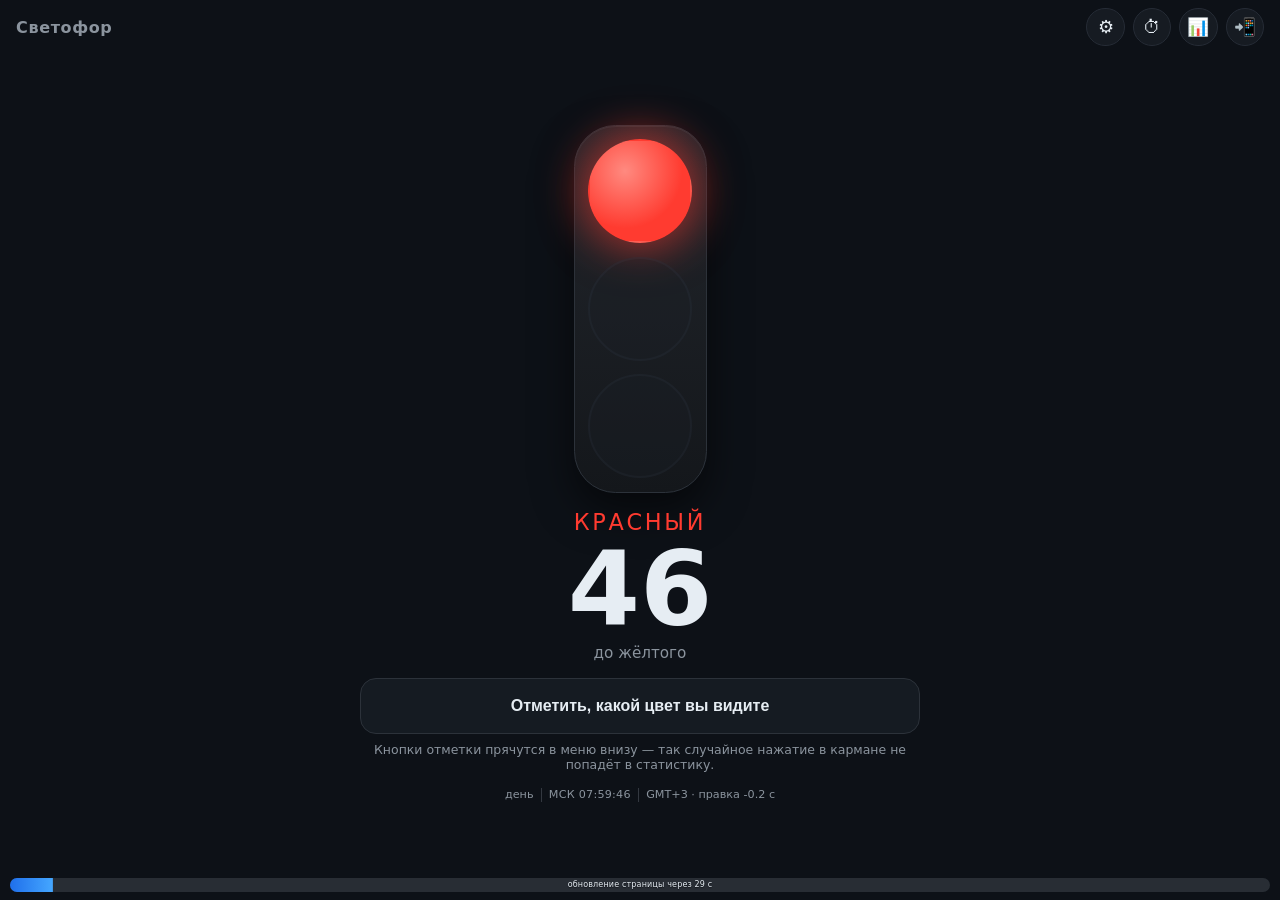
==== commit e23a1ebe: "Отсчёт секунд внутри полосы обновления, подпись под светофором в одну строку" ====
--- a/public/index.html
+++ b/public/index.html
@@ -54,13 +54,15 @@
     <footer class="footnote">
       <span id="profileInfo">день</span>
       <span id="clockState" class="clock">МСК --:--:--</span>
-      <span id="syncState">часы алгоритма: GMT+3 (МСК)</span>
+      <span id="syncState">GMT+3 · сверяем часы</span>
     </footer>
   </main>
 
-  <!-- Линия внизу: сколько осталось до перезагрузки страницы (30 с). -->
+  <!-- Линия внизу: заполнение до перезагрузки страницы (30 с) и секунды
+       обратного отсчёта прямо внутри полосы. -->
   <div class="refreshline" id="refreshLine" hidden aria-hidden="true">
     <span class="refreshline-fill" id="refreshLineFill"></span>
+    <span class="refreshline-label" id="refreshLineLabel">обновление страницы через 30 с</span>
   </div>
 
   <div class="scrim" id="scrim" hidden></div>
--- a/public/css/style.css
+++ b/public/css/style.css
@@ -66,7 +66,7 @@
   align-items: center;
   justify-content: flex-start;
   gap: clamp(1rem, 3vh, 2rem);
-  padding: calc(var(--safe-top) + 3.8rem) 1rem calc(var(--safe-bottom) + 1rem);
+  padding: calc(var(--safe-top) + 3.8rem) 1rem calc(var(--safe-bottom) + 2.1rem);
 }
 
 /* Свободное место делится между верхом светофора и низом подписи: на высоком
@@ -354,19 +354,35 @@
 .feedback.match { color: var(--green); }
 .feedback.mismatch { color: var(--yellow); }
 
+/* Подпись одна плотная строка: профиль, московское время и правка часов
+   через разделитель; на узком экране последнее обрезается многоточием. */
 .footnote {
   display: flex;
-  flex-wrap: wrap;
-  gap: .35rem 1rem;
-  justify-content: space-between;
+  flex-wrap: nowrap;
+  align-items: baseline;
+  justify-content: center;
   width: min(560px, 100%);
-  font-size: .8rem;
-  color: var(--muted);
+  font-size: .7rem;
+  line-height: 1.25;
+  color: var(--muted);
+  font-variant-numeric: tabular-nums;
+  white-space: nowrap;
+}
+
+.footnote > span {
+  min-width: 0;
+  overflow: hidden;
+  text-overflow: ellipsis;
+}
+
+.footnote > span + span {
+  margin-left: .45rem;
+  padding-left: .45rem;
+  border-left: 1px solid rgba(139, 148, 158, .3);
 }
 
 /* московские часы алгоритма: цифры не должны «плясать» между секундами */
 .footnote .clock {
-  font-variant-numeric: tabular-nums;
   letter-spacing: .02em;
 }
 
@@ -374,11 +390,18 @@
 
 .refreshline {
   position: fixed;
-  inset: auto 0 var(--safe-bottom) 0;
-  height: 3px;
-  background: rgba(139, 148, 158, .18);
+  /* Полосу приподнимаем от самого края: на телефоне нижняя кромка экрана
+     занята жестом «домой», и линия там оставалась невидимой. */
+  inset: auto .6rem calc(var(--safe-bottom) + .5rem) .6rem;
+  height: 14px;
+  border-radius: 999px;
+  background: rgba(139, 148, 158, .22);
   overflow: hidden;
-  z-index: 6;
+  /* Поверх нижних меню: именно когда меню открыто, перезагрузка стоит,
+     и это надо видеть. Сама полоса не кликабельна — нажатия уходят кнопкам
+     под ней. */
+  z-index: 12;
+  pointer-events: none;
 }
 
 .refreshline[hidden] { display: none; }
@@ -388,12 +411,29 @@
   height: 100%;
   transform-origin: 0 50%;
   transform: scaleX(0);
-  background: #2f81f7;
+  background: linear-gradient(90deg, #1f6feb, #45a7ff);
+}
+
+/* Отсчёт секунд живёт внутри самой полосы: 8 px, чтобы влезть в 14 px высоты. */
+.refreshline-label {
+  position: absolute;
+  inset: 0;
+  display: flex;
+  align-items: center;
+  justify-content: center;
+  font-size: 8px;
+  line-height: 1;
+  letter-spacing: .02em;
+  white-space: nowrap;
+  font-variant-numeric: tabular-nums;
+  color: #e6edf3;
+  text-shadow: 0 1px 1px rgba(0, 0, 0, .55);
 }
 
 /* Открыта панель или идёт настройка по нажатиям: перезагрузка ждёт,
    поэтому линия замирает полной и становится жёлтой. */
 .refreshline.is-held .refreshline-fill { background: var(--yellow); }
+.refreshline.is-held .refreshline-label { color: #10151b; text-shadow: none; }
 
 /* ---- панель статистики ---- */
 
@@ -406,7 +446,9 @@
   background: var(--panel);
   border-top: 1px solid #2c323a;
   border-radius: 20px 20px 0 0;
-  padding: 1rem 1rem calc(var(--safe-bottom) + 1rem);
+  /* Снизу оставляем место под полосу обратного отсчёта (8 + 14 px), чтобы она
+     не легла на последние кнопки панели. */
+  padding: 1rem 1rem calc(var(--safe-bottom) + 2.4rem);
   box-shadow: 0 -20px 50px rgba(0, 0, 0, .55);
   z-index: 10;
   overflow: hidden;
@@ -651,7 +693,7 @@
   .answers-note { display: none; }
   .stage { gap: .5rem; padding-top: calc(var(--safe-top) + 3.3rem); }
   .phase-name { font-size: 1rem; }
-  .footnote { font-size: .72rem; }
+  .footnote { font-size: .66rem; }
 }
 
 @media (prefers-reduced-motion: reduce) {
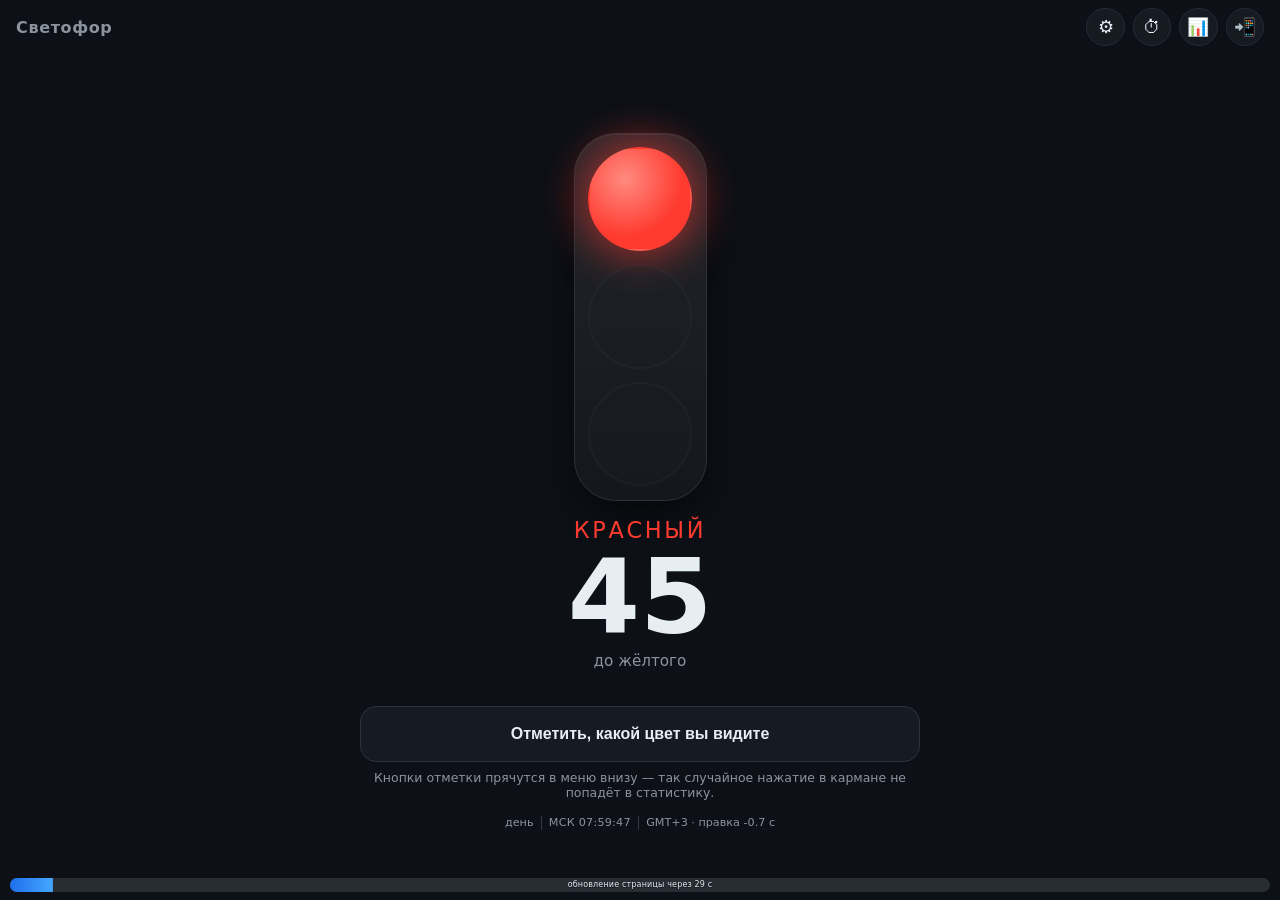
==== commit a83c3771: "Блок отметки цвета опущен на половину пустого места под таймером" ====
--- a/public/index.html
+++ b/public/index.html
@@ -30,6 +30,8 @@
   </header>
 
   <main class="stage">
+    <div class="push push-top" aria-hidden="true"></div>
+
     <div class="light" id="light" role="img" aria-label="Красный сигнал">
       <span class="lamp" data-phase="red" aria-hidden="true"></span>
       <span class="lamp" data-phase="yellow" aria-hidden="true"></span>
@@ -41,6 +43,8 @@
       <div class="timer" id="timer">120</div>
       <div class="hint" id="hint">до жёлтого</div>
     </section>
+
+    <div class="push push-answers" aria-hidden="true"></div>
 
     <section class="answers" aria-label="Отметьте фактический цвет">
       <button type="button" class="mark" id="openAnswers">
@@ -56,6 +60,8 @@
       <span id="clockState" class="clock">МСК --:--:--</span>
       <span id="syncState">GMT+3 · сверяем часы</span>
     </footer>
+
+    <div class="push push-bottom" aria-hidden="true"></div>
   </main>
 
   <!-- Линия внизу: заполнение до перезагрузки страницы (30 с) и секунды
--- a/public/css/style.css
+++ b/public/css/style.css
@@ -65,16 +65,21 @@
   flex-direction: column;
   align-items: center;
   justify-content: flex-start;
-  gap: clamp(1rem, 3vh, 2rem);
+  --stage-gap: clamp(1rem, 3vh, 2rem);
+  gap: var(--stage-gap);
   padding: calc(var(--safe-top) + 3.8rem) 1rem calc(var(--safe-bottom) + 2.1rem);
 }
 
-/* Свободное место делится между верхом светофора и низом подписи: на высоком
-   экране всё стоит по центру, а на телефоне, где контент выше окна, блок
-   начинается под шапкой и прокручивается, вместо того чтобы уезжать под неё
-   и обрезать верхний красный. */
-.light { margin-top: auto; }
-.footnote { margin-bottom: auto; }
+/* Свободное место делят три пустых блока: половина уходит на верх светофора
+   (он стоит по центру и с места не сдвигается), половина — вниз, и там
+   пополам: между таймером и кнопкой отметки. Поэтому блок отметки лежит на
+   половине пустого места ниже таймера. Когда пустого места нет (тесный
+   экран), отступы схлопываются в ноль и контент просто начинается под
+   шапкой и прокручивается. */
+.push { flex: 0 0 auto; min-height: 0; }
+.push-top { flex-grow: 2; margin-bottom: calc(-1 * var(--stage-gap)); }
+.push-answers { flex-grow: 1; margin: calc(-1 * var(--stage-gap)) 0; }
+.push-bottom { flex-grow: 1; margin-top: calc(-1 * var(--stage-gap)); }
 
 /* ---- сам светофор ---- */
 
@@ -681,7 +686,7 @@
   .lamp { --size: clamp(56px, 12vh, 104px); }
   .light { gap: clamp(.45rem, 1.5vh, .9rem); padding: clamp(.5rem, 1.5vh, .9rem); }
   .timer { font-size: clamp(3.2rem, 14vh, 6.5rem); }
-  .stage { gap: clamp(.6rem, 1.8vh, 1.2rem); }
+  .stage { --stage-gap: clamp(.6rem, 1.8vh, 1.2rem); }
 }
 
 /* телефон в браузере с адресной строкой: окно ниже, поэтому ужимаем всё,
@@ -691,7 +696,7 @@
   .light { gap: .35rem; padding: .45rem; }
   .timer { font-size: clamp(2.6rem, 11vh, 4.6rem); }
   .answers-note { display: none; }
-  .stage { gap: .5rem; padding-top: calc(var(--safe-top) + 3.3rem); }
+  .stage { --stage-gap: .5rem; padding-top: calc(var(--safe-top) + 3.3rem); }
   .phase-name { font-size: 1rem; }
   .footnote { font-size: .66rem; }
 }
